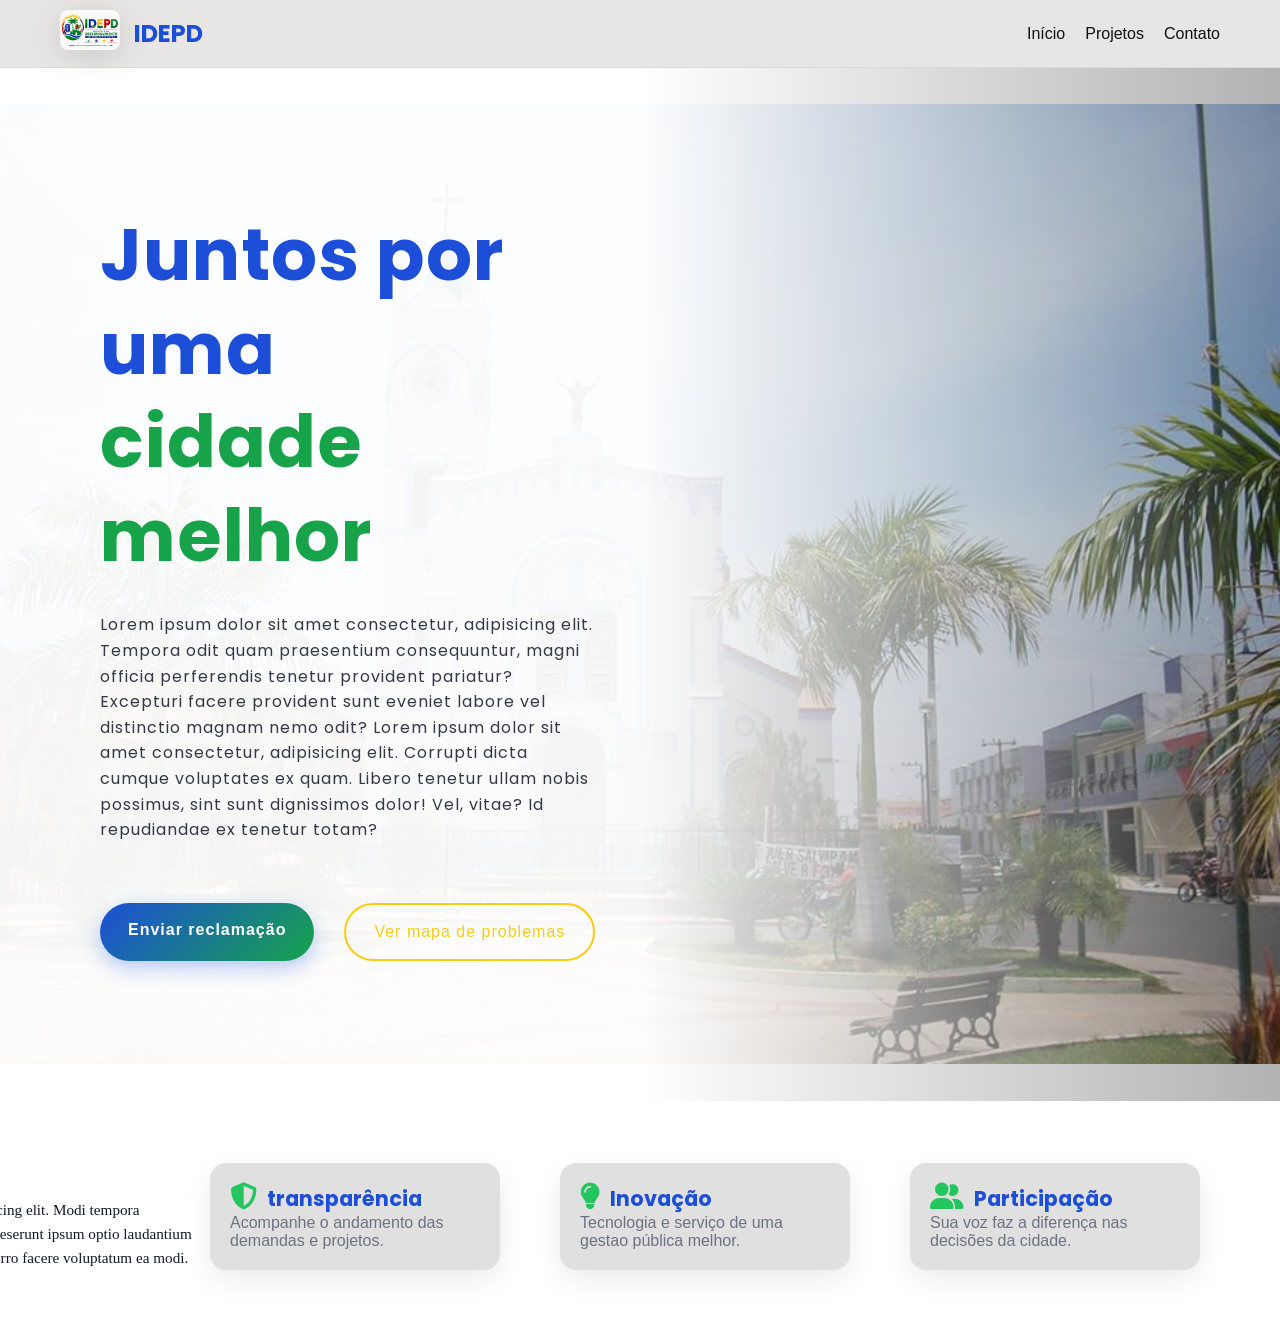
==== index.html @ b8c05443 "Add files via upload" ====
<!DOCTYPE html>
<html lang="pt-br">
<head>
    <meta charset="UTF-8">
    <meta name="viewport" content="width=device-width, initial-scale=1.0">
    <link rel="stylesheet" href="https://cdnjs.cloudflare.com/ajax/libs/font-awesome/6.5.0/css/all.min.css">
    <link rel="stylesheet" href="style.css">
    <title>IDEPD</title>
</head>
<body>
<header id="top">
<div id="top1">
    <div>
        <img id="simbolo" src="img/simbolo.jpeg" alt="Simbolo IDEPD">
    </div>

    <div id="nametitle">
        <h2>IDEPD</h2>
    </div>

</div>
<nav id="nav1">
    <a href="index.html">Início</a>
    <a href="problemas.html">Projetos</a>
    <a href="problemas.html">Contato</a>
</nav>

</header>


<main id="container">
    <div class="container-geral">

<div id="partprin">

    <div id="parta">

        <div id="titleprin">
            <h1>Juntos por uma <br> <div id="titleprin-city">cidade melhor</div></h1>
        </div>

        <div id="txt1">
            <p>
                Lorem ipsum dolor sit amet consectetur, adipisicing elit. Tempora odit quam praesentium consequuntur, magni officia perferendis tenetur provident pariatur? Excepturi facere provident sunt eveniet labore vel distinctio magnam nemo odit? Lorem ipsum dolor sit amet consectetur, adipisicing elit. Corrupti dicta cumque voluptates ex quam. Libero tenetur ullam nobis possimus, sint sunt dignissimos dolor! Vel, vitae? Id repudiandae ex tenetur totam?
            </p>
        </div>

        <div id="boto">
            <a id="boto1" href="problemas.html">Enviar reclamação</a>
            <a id="boto2" href="problemas.html">Ver mapa de problemas</a>
        </div>

    </div> 

    <div class="img-box">
        
    </div>
</div>

    <div id="linha">
        
    </div>

<div id="apresentando">
    <div id="sobre">
        <h3><i id="im" class="fa-solid fa-user-group"></i>Sobre nós</h3>
        <p id="txt2">Lorem ipsum dolor sit amet consectetur adipisicing elit. Modi tempora voluptatibus est at quaerat mollitia molestias. Deserunt ipsum optio laudantium voluptates ea possimus excepturi? Commodi porro facere voluptatum ea modi.</p>
    </div>

    <div id="tipos">
        <div>
            <h4><i id="im" class="fa-solid fa-shield-halved"></i>transparência</h4>
            <p>Acompanhe o andamento das demandas e projetos.</p>
        </div>

        <div>
            <h4><i id="im" class="fa-solid fa-lightbulb"></i>Inovação</h4>
            <p>Tecnologia e serviço de uma gestao pública melhor.</p>
        </div>

        <div>
            <h4> <i id="im" class="fa-solid fa-user-group"></i>Participação</h4>
            <p>Sua voz faz a diferença nas decisões da cidade.</p>
        </div>
    </div>
</div>

    </div>
</main>
<footer id="fim">

</body>
</html>
---- style.css ----
@import url('https://fonts.googleapis.com/css2?family=Inter:wght@300;400;600&family=Poppins:wght@500;600;700&display=swap');

*{
    margin: 0;
    padding: 0;
    box-sizing: border-box;
    font-family: 'Poppins', sans-serif;
}


:root{
    --verde: #16a34a;
    --amarelo: #facc15;
    --azul: #1d4ed8;

    --branco: #ffffff;
    --cinza: #6b7280;
    --preto: #111827;
}

a, button, #img {
    transition: all 0.3s ease;
}

html{
    scroll-behavior: smooth;
}

#top{
    display: flex;
    align-items: center;
    justify-content: space-between;
    padding: 10px 60px;
    background: #e4e1e1d9;
    backdrop-filter: blur(10px);
    border-bottom: 1px solid rgba(0,0,0,0.05);
    position: sticky;
    top: 0;
    z-index: 1000;
}

#nametitle h2{
    color: var(--azul);
}


#top1{
    display: flex;
    gap: 14px;
    align-items: center;
    font-family: "Merriweather", serif;
}

#nav1 {
    display: flex;
    gap: 20px;
}

#nav1 a {
    color: #111;
    text-decoration: none;
    font-family: "Nunito", sans-serif;
    position: relative;
    font-weight: 500;
}

#nav1 a::after {
    content: "";
    position: absolute;
    left: 0;
    bottom: -5px;
    width: 0%;
    height: 3px;
    background: var(--azul);
    border-radius: 10px;
    transition: 0.3s;
}

#nav1 a:hover::after {
    width: 100%;
}

#nav1 a:hover {
    color: var(--azul);
}

#container{
    min-height: 100vh;
    background-attachment: fixed;
    background: #ffffff;
}
#partprin{
    position: relative;
    display: grid;
    grid-template-columns: 1fr 1fr;
    align-items: center;
    padding: 100px 60px;
    background: 
        linear-gradient(to right, rgba(255,255,255,0.95) 50%, rgba(0, 0, 0, 0.3)),
        url('img/PRESIDENTE-DUTRA.jpg') no-repeat right;
        background-size: contain;
}

#parta{
    letter-spacing: 1px;
    padding: 40px;
}

.ativo{
    color: var(--verde) !important;
}

.ativo::after{
    width: 100% !important;
}

#titleprin{
    color: var(--azul);
    font-family: "Playfair Display", serif;
    font-size: 28px;
    line-height: 1.3;
    font-size: 36px;
    font-weight: 700;
}

#titleprin-city{
     color: var(--verde);
}

#txt1{
    color: var(--preto);
    font-family: "Nunito", sans-serif;
    max-width: 600px;
    margin-top: 30px;
    line-height: 1.6;
    font-size: 16px;
    opacity: 0.85;
}


#boto{
    margin-top: 60px;
    display: flex;
    gap: 30px;
}

#boto1{
    color: #ffffff;
    text-decoration: none;
    font-family: "Lato", sans-serif;
    background: linear-gradient(135deg, var(--azul), var(--verde));
    padding: 18px 28px;
    border-radius: 30px;
    font-weight: 600;
    box-shadow: 0 8px 20px rgba(37,99,235,0.3);
}

#boto1, #boto2{
    display: inline-block;
    text-align: center;
    min-width: 180px;
}

#boto1:hover{
    transform: translateY(-3px);
    box-shadow: 0 12px 25px rgba(22,163,74,0.4);
}

#boto2{
    color: var(--amarelo);
    text-decoration: none;
    font-family: "Lato", sans-serif;
    border: 2px solid var(--amarelo);
    padding: 18px 28px;
    border-radius: 30px;
}

#boto2:hover{
    background: var(--amarelo);
    transform: scale(1.05);
    transform: translateY(-3px);
    color: #111;
}

#boto1:active,
#boto2:active{
    transform: scale(0.96);
}

#linha{
    border: solid 1px rgba(255, 255, 255, 0.05);
}

#apresentando{
    display: flex;
    justify-content: right;
    padding: 28px 100px 0 120px ;
    max-width: 1200px;
    margin: auto;
    padding: 60px 40px;
    align-items: flex-start;
    
}

#sobre h3{
    font-size: 1.6em;
    color: #22c55e;
    font-family: "Nunito", sans-serif;
}

#im{
    margin-right: 10px;
    color: #22c55e;
    font-size: 1.3em;
}

#txt2{
    color: var(--preto);
    font-family: "Playfair Display", serif;
    font-size: 0.95em;
    width: 500px;
    line-height: 1.6;
}

#tipos{
    display: flex;
    gap: 60px;
}

#tipos div{
    background: #e0e0e0;
    padding: 20px;
    border-radius: 16px;
    border: none;
    box-shadow: 0 10px 30px rgba(0,0,0,0.08);
    transition: 0.3s;
}

#tipos div:hover{
    transform: translateY(-8px);
    box-shadow: 0 15px 40px rgba(0,0,0,0.12);
}

#tipos div h4{
    color: var(--azul);
    font-size: 1.3em;
}

#tipos div p{
    width: 250px;
    color: #6b7280;
    font-family: "Nunito", sans-serif;
}


#img {
    max-width: 800px;
    border-radius: 12px;
    border: solid 1px rgba(34,197,94,0.3);
}

#img:hover {
    transform: scale(1.02);
}

#simbolo{ 
    width: 60px; 
    background: transparent;
    border-radius: 8px;
        filter: saturate(0.9) contrast(1.05) brightness(0.98) drop-shadow(0 6px 15px rgba(0,0,0,0.12));
    transition: 0.3s;
    
}

#simbolo:hover {
    transform: scale(1.05);
}


@media (max-width: 1024px) {
    #partprin {
        flex-direction: column;
        align-items: center;
        text-align: center;
        padding: 40px;
    }

    #txt1 {
        width: 100%;
    }

    #img {
        width: 100%;
        margin-top: 30px;
    }

    #apresentando {
        flex-direction: column;
        gap: 40px;
        padding: 40px;
    }

    #txt2 {
        width: 100%;
    }

    #tipos {
        flex-direction: column;
        align-items: center;
        text-align: center;
    }
}

@media (max-width: 600px) {
    #top {
        flex-direction: column;
        gap: 15px;
        padding: 20px;
    }

    #nav1 {
        flex-wrap: wrap;
        justify-content: center;
    }

    #nav1 a {
        font-size: 14px;
    }

    #boto {
        flex-direction: column;
        gap: 20px;
        align-items: center;
        margin-top: 30px
    }
}

@media (max-width: 768px){
    #partprin{
        grid-template-columns: 1fr;
        text-align: center;
    }
}
#top1 i{
    color: #111;
    font-size: 18px;
}

#top1 i:hover{
    color: var(--verde);
}
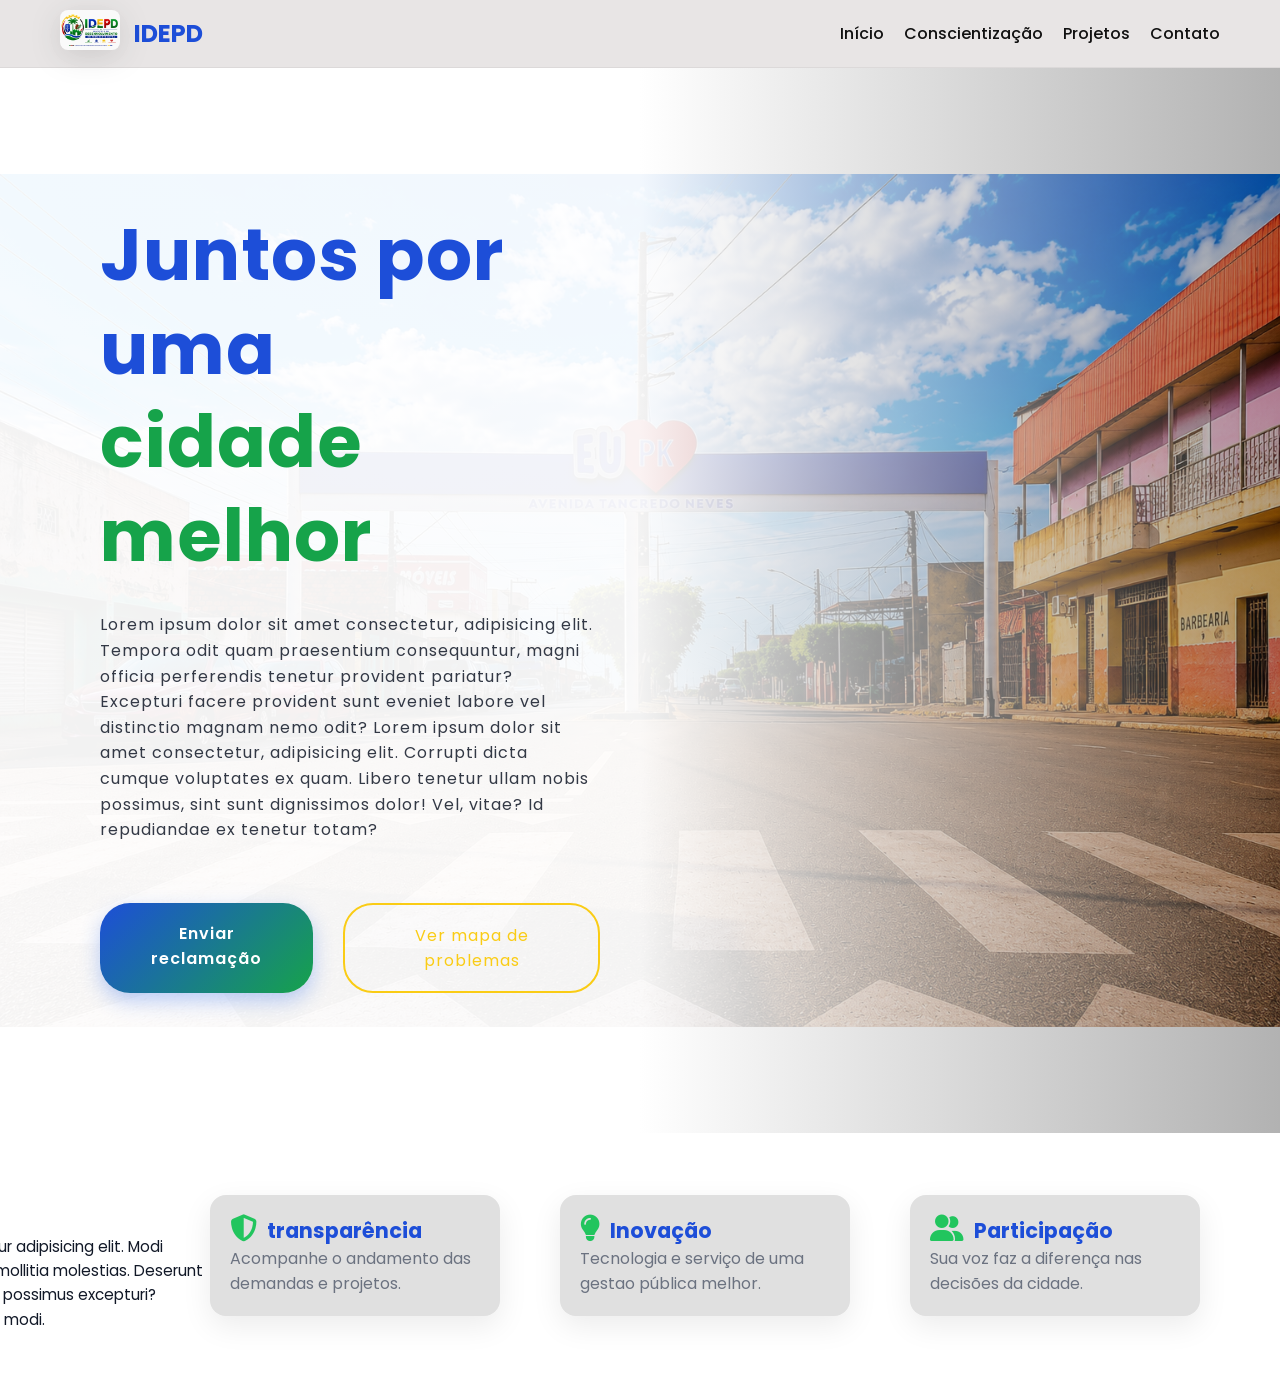
==== commit f2f1edf2: "Add files via upload" ====
--- a/index.html
+++ b/index.html
@@ -21,8 +21,9 @@
 </div>
 <nav id="nav1">
     <a href="index.html">Início</a>
+    <a href="concientizaçoa.html">Conscientização</a>
     <a href="problemas.html">Projetos</a>
-    <a href="problemas.html">Contato</a>
+    <a href="contato.html">Contato</a>
 </nav>
 
 </header>
--- a/style.css
+++ b/style.css
@@ -48,7 +48,6 @@
     display: flex;
     gap: 14px;
     align-items: center;
-    font-family: "Merriweather", serif;
 }
 
 #nav1 {
@@ -59,7 +58,6 @@
 #nav1 a {
     color: #111;
     text-decoration: none;
-    font-family: "Nunito", sans-serif;
     position: relative;
     font-weight: 500;
 }
@@ -97,7 +95,7 @@
     padding: 100px 60px;
     background: 
         linear-gradient(to right, rgba(255,255,255,0.95) 50%, rgba(0, 0, 0, 0.3)),
-        url('img/PRESIDENTE-DUTRA.jpg') no-repeat right;
+        url('img/PRESIDENTE DUTRA.png') no-repeat right;
         background-size: contain;
 }
 
@@ -116,7 +114,6 @@
 
 #titleprin{
     color: var(--azul);
-    font-family: "Playfair Display", serif;
     font-size: 28px;
     line-height: 1.3;
     font-size: 36px;
@@ -129,7 +126,6 @@
 
 #txt1{
     color: var(--preto);
-    font-family: "Nunito", sans-serif;
     max-width: 600px;
     margin-top: 30px;
     line-height: 1.6;
@@ -147,7 +143,6 @@
 #boto1{
     color: #ffffff;
     text-decoration: none;
-    font-family: "Lato", sans-serif;
     background: linear-gradient(135deg, var(--azul), var(--verde));
     padding: 18px 28px;
     border-radius: 30px;
@@ -169,7 +164,6 @@
 #boto2{
     color: var(--amarelo);
     text-decoration: none;
-    font-family: "Lato", sans-serif;
     border: 2px solid var(--amarelo);
     padding: 18px 28px;
     border-radius: 30px;
@@ -205,7 +199,6 @@
 #sobre h3{
     font-size: 1.6em;
     color: #22c55e;
-    font-family: "Nunito", sans-serif;
 }
 
 #im{
@@ -216,7 +209,7 @@
 
 #txt2{
     color: var(--preto);
-    font-family: "Playfair Display", serif;
+
     font-size: 0.95em;
     width: 500px;
     line-height: 1.6;
@@ -249,7 +242,6 @@
 #tipos div p{
     width: 250px;
     color: #6b7280;
-    font-family: "Nunito", sans-serif;
 }
 
 
@@ -311,6 +303,16 @@
     }
 }
 
+@media (max-width: 1024px){
+    #partprin{
+        background: 
+        linear-gradient(to bottom, rgba(255,255,255,0.95) 20%, rgba(0,0,0,0.4)),
+        url('img/PRESIDENTE-DUTRA.png') no-repeat center top;
+
+        background-size: cover;
+    }
+}
+
 @media (max-width: 600px) {
     #top {
         flex-direction: column;
@@ -335,12 +337,6 @@
     }
 }
 
-@media (max-width: 768px){
-    #partprin{
-        grid-template-columns: 1fr;
-        text-align: center;
-    }
-}
 #top1 i{
     color: #111;
     font-size: 18px;
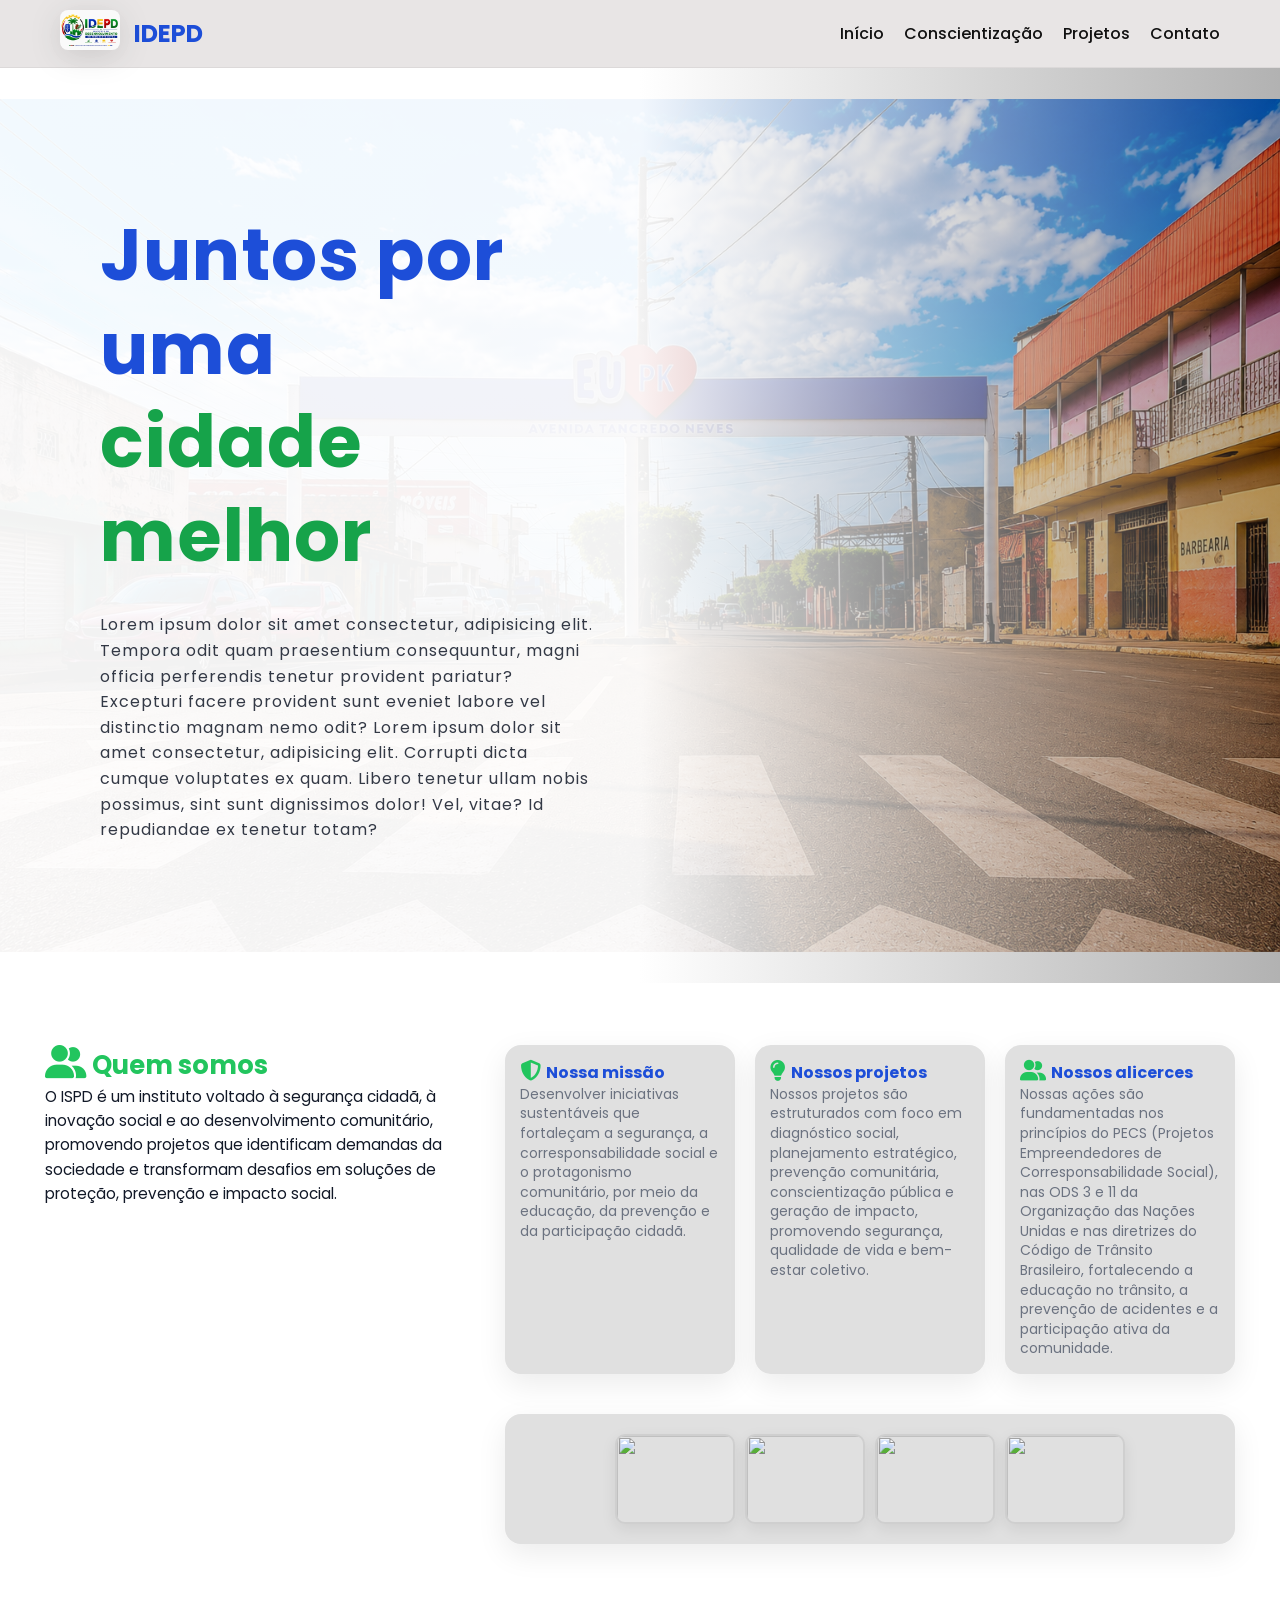
==== commit a47b42ec: "Add files via upload" ====
--- a/index.html
+++ b/index.html
@@ -46,11 +46,6 @@
             </p>
         </div>
 
-        <div id="boto">
-            <a id="boto1" href="problemas.html">Enviar reclamação</a>
-            <a id="boto2" href="problemas.html">Ver mapa de problemas</a>
-        </div>
-
     </div> 
 
     <div class="img-box">
@@ -64,24 +59,31 @@
 
 <div id="apresentando">
     <div id="sobre">
-        <h3><i id="im" class="fa-solid fa-user-group"></i>Sobre nós</h3>
-        <p id="txt2">Lorem ipsum dolor sit amet consectetur adipisicing elit. Modi tempora voluptatibus est at quaerat mollitia molestias. Deserunt ipsum optio laudantium voluptates ea possimus excepturi? Commodi porro facere voluptatum ea modi.</p>
+        <h3><i id="im" class="fa-solid fa-user-group"></i>Quem somos</h3>
+        <p id="txt2">O ISPD é um instituto voltado à segurança cidadã, à inovação social e ao desenvolvimento comunitário, promovendo projetos que identificam demandas da sociedade e transformam desafios em soluções de proteção, prevenção e impacto social.</p>
     </div>
 
     <div id="tipos">
         <div>
-            <h4><i id="im" class="fa-solid fa-shield-halved"></i>transparência</h4>
-            <p>Acompanhe o andamento das demandas e projetos.</p>
+            <h4><i id="im" class="fa-solid fa-shield-halved"></i>Nossa missão</h4>
+            <p>
+Desenvolver iniciativas sustentáveis que fortaleçam a segurança, a corresponsabilidade social e o protagonismo comunitário, por meio da educação, da prevenção e da participação cidadã.</p>
         </div>
 
         <div>
-            <h4><i id="im" class="fa-solid fa-lightbulb"></i>Inovação</h4>
-            <p>Tecnologia e serviço de uma gestao pública melhor.</p>
+            <h4><i id="im" class="fa-solid fa-lightbulb"></i>Nossos projetos</h4>
+            <p>Nossos projetos são estruturados com foco em diagnóstico social, planejamento estratégico, prevenção comunitária, conscientização pública e geração de impacto, promovendo segurança, qualidade de vida e bem-estar coletivo.</p>
         </div>
 
         <div>
-            <h4> <i id="im" class="fa-solid fa-user-group"></i>Participação</h4>
-            <p>Sua voz faz a diferença nas decisões da cidade.</p>
+            <h4> <i id="im" class="fa-solid fa-user-group"></i>Nossos alicerces</h4>
+            <p>Nossas ações são fundamentadas nos princípios do PECS (Projetos Empreendedores de Corresponsabilidade Social), nas ODS 3 e 11 da Organização das Nações Unidas e nas diretrizes do Código de Trânsito Brasileiro, fortalecendo a educação no trânsito, a prevenção de acidentes e a participação ativa da comunidade.</p>
+        </div>
+        <div class="galeria">
+            <img class="imggg" src="img/WhatsApp Image 2026-05-07 at 12.17.21.jpeg" alt="">
+            <img class="imggg" src="img/WhatsApp Image 2026-05-07 at 12.17.56.jpeg" alt="">
+            <img class="imggg" src="img/WhatsApp Image 2026-05-07 at 12.18.28.jpeg" alt="">
+            <img class="imggg" src="img/WhatsApp Image 2026-05-07 at 12.20.15.jpeg" alt="">
         </div>
     </div>
 </div>
--- a/style.css
+++ b/style.css
@@ -187,7 +187,8 @@
 
 #apresentando{
     display: flex;
-    justify-content: right;
+    justify-content: center;
+    gap: 60px;
     padding: 28px 100px 0 120px ;
     max-width: 1200px;
     margin: auto;
@@ -205,19 +206,23 @@
     margin-right: 10px;
     color: #22c55e;
     font-size: 1.3em;
+    margin-right: 5px;
 }
 
 #txt2{
     color: var(--preto);
 
     font-size: 0.95em;
-    width: 500px;
+    width: 400px;
     line-height: 1.6;
 }
 
 #tipos{
-    display: flex;
-    gap: 60px;
+    display: grid;
+    grid-template-columns: repeat(3, 230px);
+    justify-content: center;
+    
+    gap: 20px;
 }
 
 #tipos div{
@@ -236,12 +241,15 @@
 
 #tipos div h4{
     color: var(--azul);
-    font-size: 1.3em;
+     font-size: 16px;
 }
 
 #tipos div p{
-    width: 250px;
+    width: 100%;
     color: #6b7280;
+    font-size: 14px;
+    line-height: 1.4;
+    word-break: break-word; /* 👈 evita estourar */
 }
 
 
@@ -269,79 +277,186 @@
 }
 
 
-@media (max-width: 1024px) {
-    #partprin {
+.imggg{
+    width: 120px;
+    height: 90px;
+    object-fit: contain;
+    border-radius: 10px;
+    border: 2px solid rgba(0,0,0,0.08);
+    box-shadow: 0 5px 15px rgba(0,0,0,0.08);
+    transition: 0.3s;
+}
+
+.imggg:hover{
+    transform: scale(1.05);
+}
+
+.galeria{
+    width: 100%; /* 👈 força ir pra baixo */
+
+    display: flex;
+    justify-content: center;
+    flex-wrap: wrap;
+    gap: 12px;
+
+    margin-top: 20px;
+
+    background: transparent;
+    box-shadow: none;
+    padding: 0;
+}
+
+#tipos > div:not(.galeria){
+    padding: 15px;
+    box-sizing: border-box;
+}
+
+.galeria{
+    grid-column: 1 / -1;
+
+    display: flex;
+    justify-content: center;
+    flex-wrap: wrap;
+    gap: 10px;
+}
+
+@media screen and (max-width: 1024px){
+
+    #partprin{
+        grid-template-columns: 1fr;
+        text-align: center;
+
+        padding: 70px 25px;
+
+        background:
+        linear-gradient(
+            rgba(255,255,255,0.88),
+            rgba(255,255,255,0.88)
+        ),
+        url('img/PRESIDENTE DUTRA.png');
+
+        background-position: center;
+        background-size: cover;
+    }
+
+    #parta{
+        padding: 0;
+        width: 100%;
+    }
+
+    #txt1{
+        max-width: 100%;
+    }
+
+    #apresentando{
+        flex-direction: column;
+        gap: 40px;
+        padding: 50px 25px;
+    }
+
+    #txt2{
+        width: 100%;
+    }
+
+    #tipos{
+        flex-wrap: wrap;
+        justify-content: center;
+    }
+
+}
+
+@media screen and (max-width: 600px){
+
+    #top{
+        flex-direction: column;
+        gap: 15px;
+        padding: 15px;
+    }
+
+    #top1{
+        justify-content: center;
+    }
+
+    #nav1{
+        flex-wrap: wrap;
+        justify-content: center;
+        gap: 12px;
+    }
+
+    #nav1 a{
+        font-size: 14px;
+    }
+
+    #partprin{
+        padding: 60px 18px;
+        min-height: auto;
+    }
+
+    #titleprin{
+        font-size: 22px;
+        line-height: 1.2;
+    }
+
+    #titleprin h1{
+        font-size: 60px;
+    }
+
+    #titleprin-city{
+        display: block;
+    }
+
+    #txt1{
+        font-size: 15px;
+        line-height: 1.7;
+        margin-top: 20px;
+    }
+
+    #boto{
         flex-direction: column;
         align-items: center;
-        text-align: center;
-        padding: 40px;
-    }
-
-    #txt1 {
+        gap: 18px;
+        margin-top: 35px;
+    }
+
+    #boto1,
+    #boto2{
         width: 100%;
-    }
-
-    #img {
-        width: 100%;
-        margin-top: 30px;
-    }
-
-    #apresentando {
-        flex-direction: column;
-        gap: 40px;
-        padding: 40px;
-    }
-
-    #txt2 {
-        width: 100%;
-    }
-
-    #tipos {
+        max-width: 320px;
+        padding: 16px;
+    }
+
+    #tipos{
         flex-direction: column;
         align-items: center;
-        text-align: center;
-    }
-}
-
-@media (max-width: 1024px){
-    #partprin{
-        background: 
-        linear-gradient(to bottom, rgba(255,255,255,0.95) 20%, rgba(0,0,0,0.4)),
-        url('img/PRESIDENTE-DUTRA.png') no-repeat center top;
-
-        background-size: cover;
-    }
-}
-
-@media (max-width: 600px) {
-    #top {
-        flex-direction: column;
-        gap: 15px;
-        padding: 20px;
-    }
-
-    #nav1 {
-        flex-wrap: wrap;
-        justify-content: center;
-    }
-
-    #nav1 a {
+        width: 100%;
+    }
+
+    #tipos div{
+        max-width: 340px;
+    }
+
+}
+
+@media screen and (max-width: 380px){
+
+    #titleprin h1{
+        font-size: 48px;
+    }
+
+    #txt1{
         font-size: 14px;
     }
 
-    #boto {
-        flex-direction: column;
-        gap: 20px;
-        align-items: center;
-        margin-top: 30px
-    }
-}
-
-#top1 i{
-    color: #111;
-    font-size: 18px;
-}
-
-#top1 i:hover{
-    color: var(--verde);
+    #boto1,
+    #boto2{
+        font-size: 14px;
+    }
+
+}
+
+@media (max-width: 600px){
+    .imggg{
+        width: 100px;
+        height: 75px;
+    }
 }
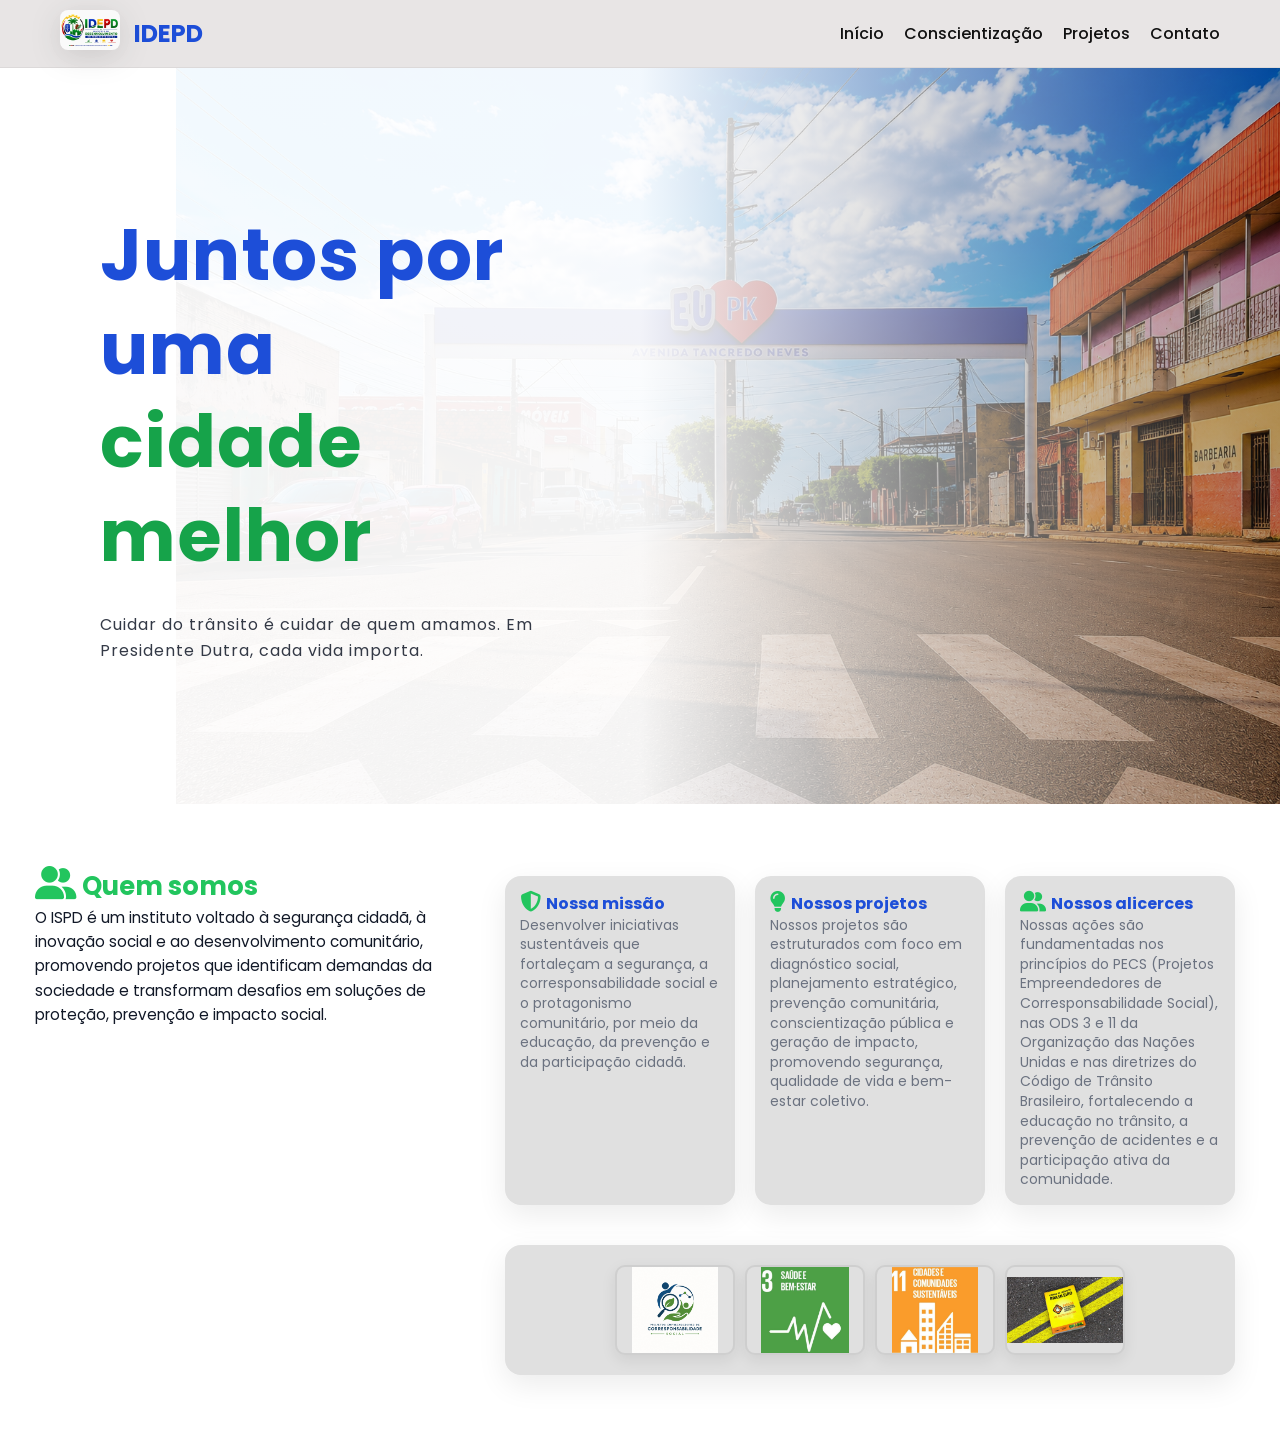
==== commit e9e76465: "Add files via upload" ====
--- a/index.html
+++ b/index.html
@@ -42,7 +42,7 @@
 
         <div id="txt1">
             <p>
-                Lorem ipsum dolor sit amet consectetur, adipisicing elit. Tempora odit quam praesentium consequuntur, magni officia perferendis tenetur provident pariatur? Excepturi facere provident sunt eveniet labore vel distinctio magnam nemo odit? Lorem ipsum dolor sit amet consectetur, adipisicing elit. Corrupti dicta cumque voluptates ex quam. Libero tenetur ullam nobis possimus, sint sunt dignissimos dolor! Vel, vitae? Id repudiandae ex tenetur totam?
+                Cuidar do trânsito é cuidar de quem amamos. Em Presidente Dutra, cada vida importa.
             </p>
         </div>
 
--- a/style.css
+++ b/style.css
@@ -221,7 +221,7 @@
     display: grid;
     grid-template-columns: repeat(3, 230px);
     justify-content: center;
-    
+    padding: 10px;
     gap: 20px;
 }
 
@@ -293,17 +293,19 @@
 
 .galeria{
     width: 100%; /* 👈 força ir pra baixo */
-
     display: flex;
     justify-content: center;
     flex-wrap: wrap;
     gap: 12px;
-
     margin-top: 20px;
-
     background: transparent;
     box-shadow: none;
     padding: 0;
+    grid-column: 1 / -1;
+    display: flex;
+    justify-content: center;
+    flex-wrap: wrap;
+    gap: 10px;
 }
 
 #tipos > div:not(.galeria){
@@ -311,21 +313,11 @@
     box-sizing: border-box;
 }
 
-.galeria{
-    grid-column: 1 / -1;
-
-    display: flex;
-    justify-content: center;
-    flex-wrap: wrap;
-    gap: 10px;
-}
-
 @media screen and (max-width: 1024px){
 
     #partprin{
         grid-template-columns: 1fr;
         text-align: center;
-
         padding: 70px 25px;
 
         background:
@@ -352,18 +344,29 @@
         flex-direction: column;
         gap: 40px;
         padding: 50px 25px;
+        align-items: center;
+        text-align: center;
     }
 
     #txt2{
         width: 100%;
-    }
-
+        max-width: 100%;
+    }
+
+    /* 🔥 AQUI JÁ MELHORA PRO TABLET */
     #tipos{
-        flex-wrap: wrap;
-        justify-content: center;
-    }
-
-}
+        display: grid;
+        grid-template-columns: repeat(auto-fit, minmax(250px, 1fr));
+        justify-items: center;
+        gap: 20px;
+    }
+
+    #tipos div{
+        width: 100%;
+        max-width: 300px;
+    }
+}
+
 
 @media screen and (max-width: 600px){
 
@@ -425,17 +428,48 @@
         padding: 16px;
     }
 
-    #tipos{
+    #apresentando{
         flex-direction: column;
         align-items: center;
-        width: 100%;
+        text-align: center;
+        gap: 25px;
+        padding: 40px 20px;
+    }
+
+    #sobre{
+        width: 100%;
+    }
+
+    #txt2{
+        width: 100%;
+        max-width: 100%;
+        font-size: 15px;
+    }
+
+    /* 🚨 CORREÇÃO FINAL DO BUG */
+    #tipos{
+        display: grid;
+        grid-template-columns: 1fr; /* 👈 1 coluna no celular */
+        justify-items: center;
+        gap: 15px;
     }
 
     #tipos div{
-        max-width: 340px;
-    }
-
-}
+        width: 100%;
+        max-width: 320px;
+    }
+
+    .galeria{
+        width: 100%;
+        justify-content: center;
+    }
+
+    .imggg{
+        width: 90px;
+        height: 70px;
+    }
+}
+
 
 @media screen and (max-width: 380px){
 
@@ -451,12 +485,4 @@
     #boto2{
         font-size: 14px;
     }
-
-}
-
-@media (max-width: 600px){
-    .imggg{
-        width: 100px;
-        height: 75px;
-    }
 }
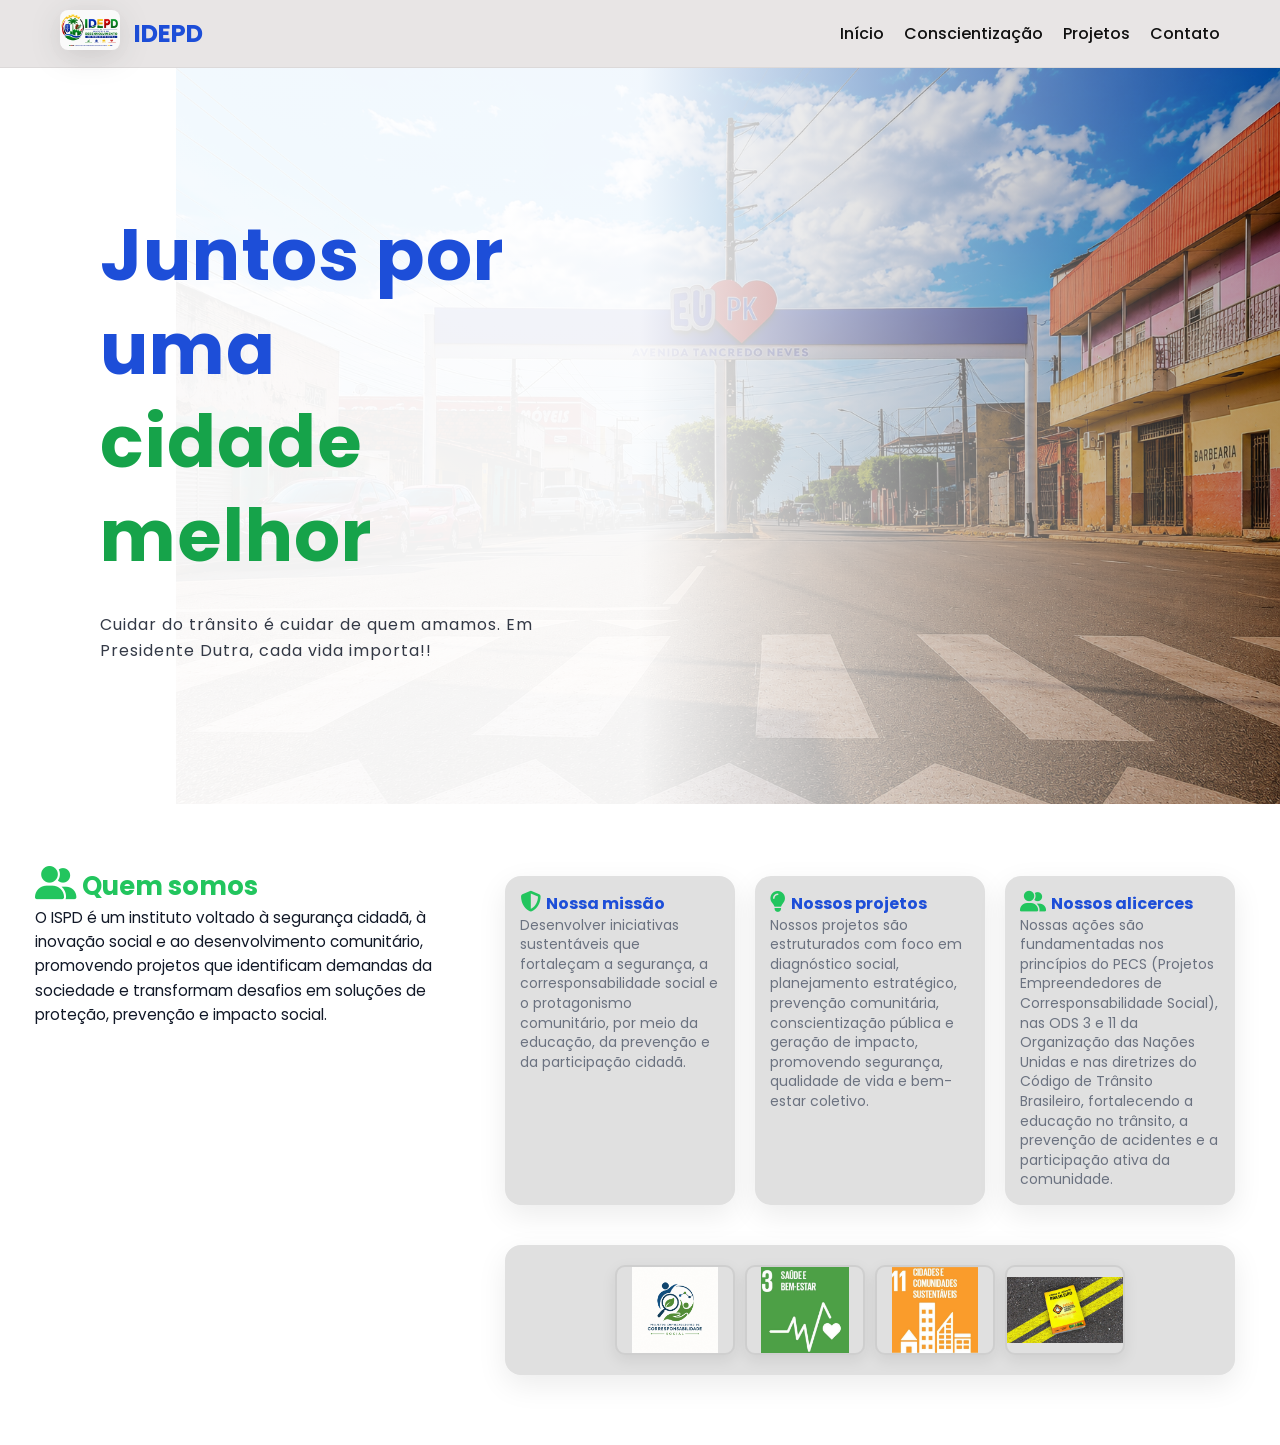
==== commit cb1f9d95: "Update index.html" ====
--- a/index.html
+++ b/index.html
@@ -42,7 +42,7 @@
 
         <div id="txt1">
             <p>
-                Cuidar do trânsito é cuidar de quem amamos. Em Presidente Dutra, cada vida importa.
+                Cuidar do trânsito é cuidar de quem amamos. Em Presidente Dutra, cada vida importa!!
             </p>
         </div>
 
@@ -93,4 +93,4 @@
 <footer id="fim">
 
 </body>
-</html>+</html>
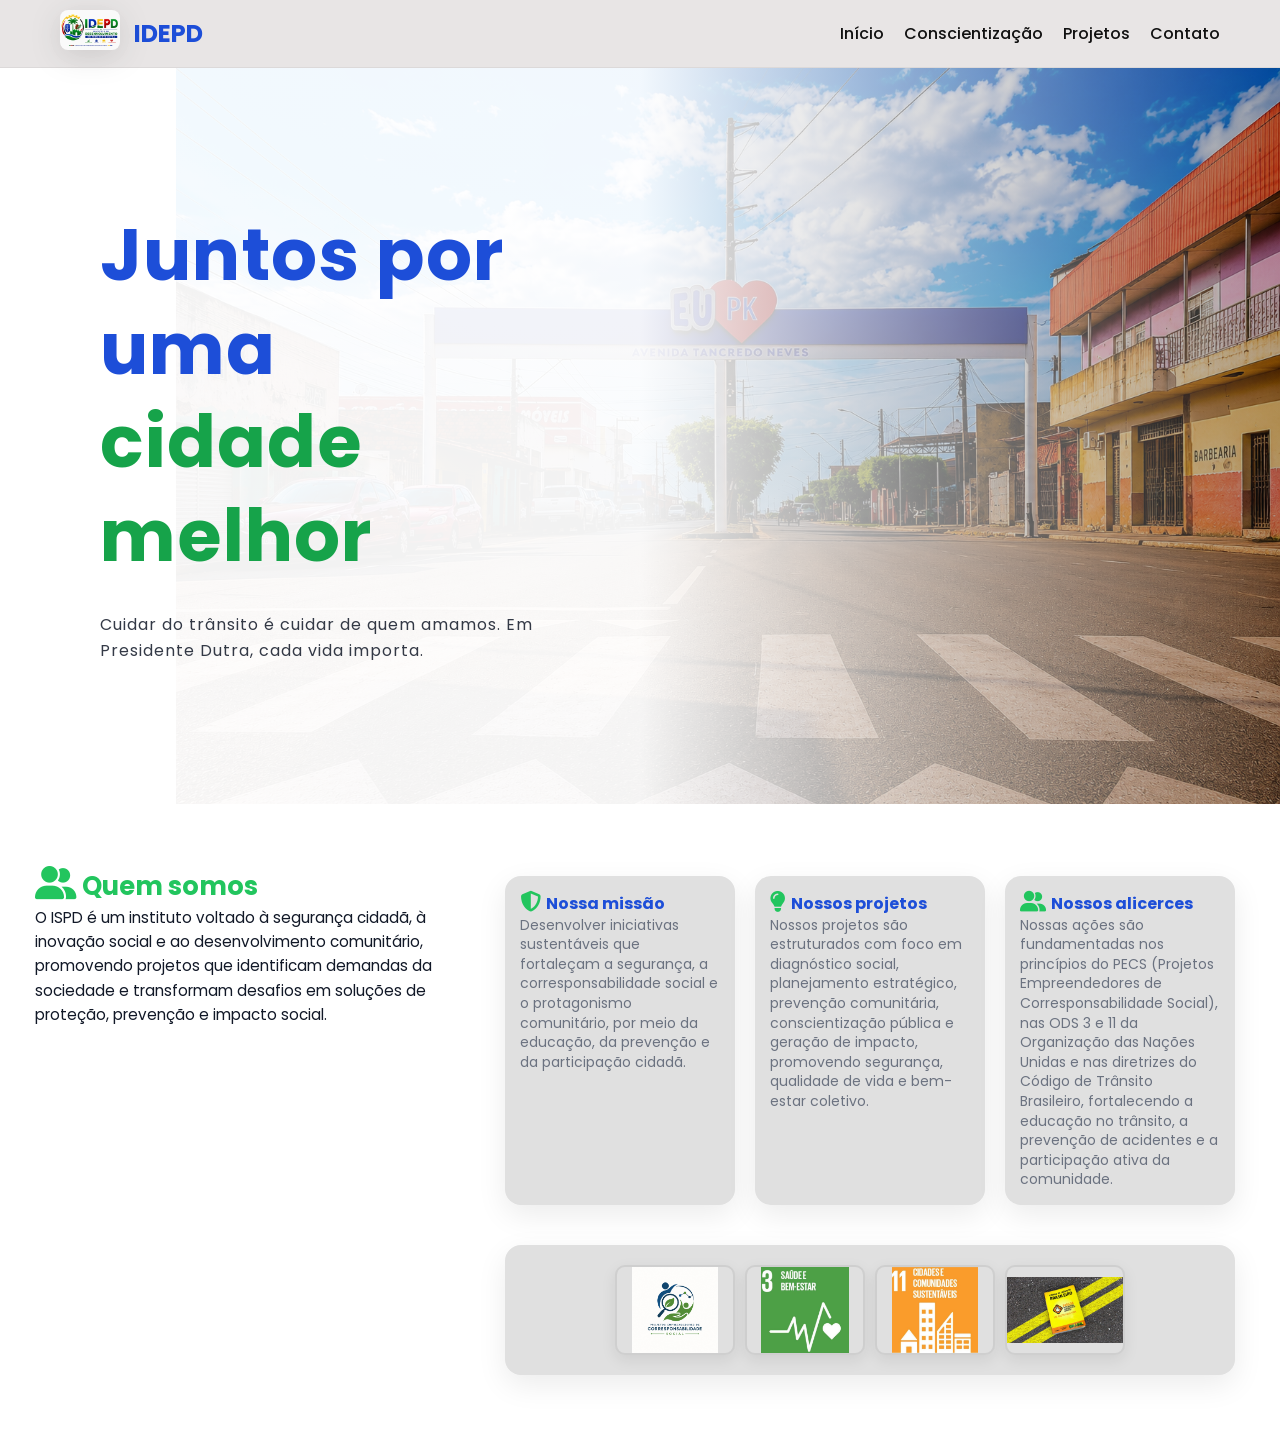
==== commit 2c3bd636: "Add files via upload" ====
--- a/index.html
+++ b/index.html
@@ -42,7 +42,7 @@
 
         <div id="txt1">
             <p>
-                Cuidar do trânsito é cuidar de quem amamos. Em Presidente Dutra, cada vida importa!!
+                Cuidar do trânsito é cuidar de quem amamos. Em Presidente Dutra, cada vida importa.
             </p>
         </div>
 
@@ -93,4 +93,4 @@
 <footer id="fim">
 
 </body>
-</html>
+</html>
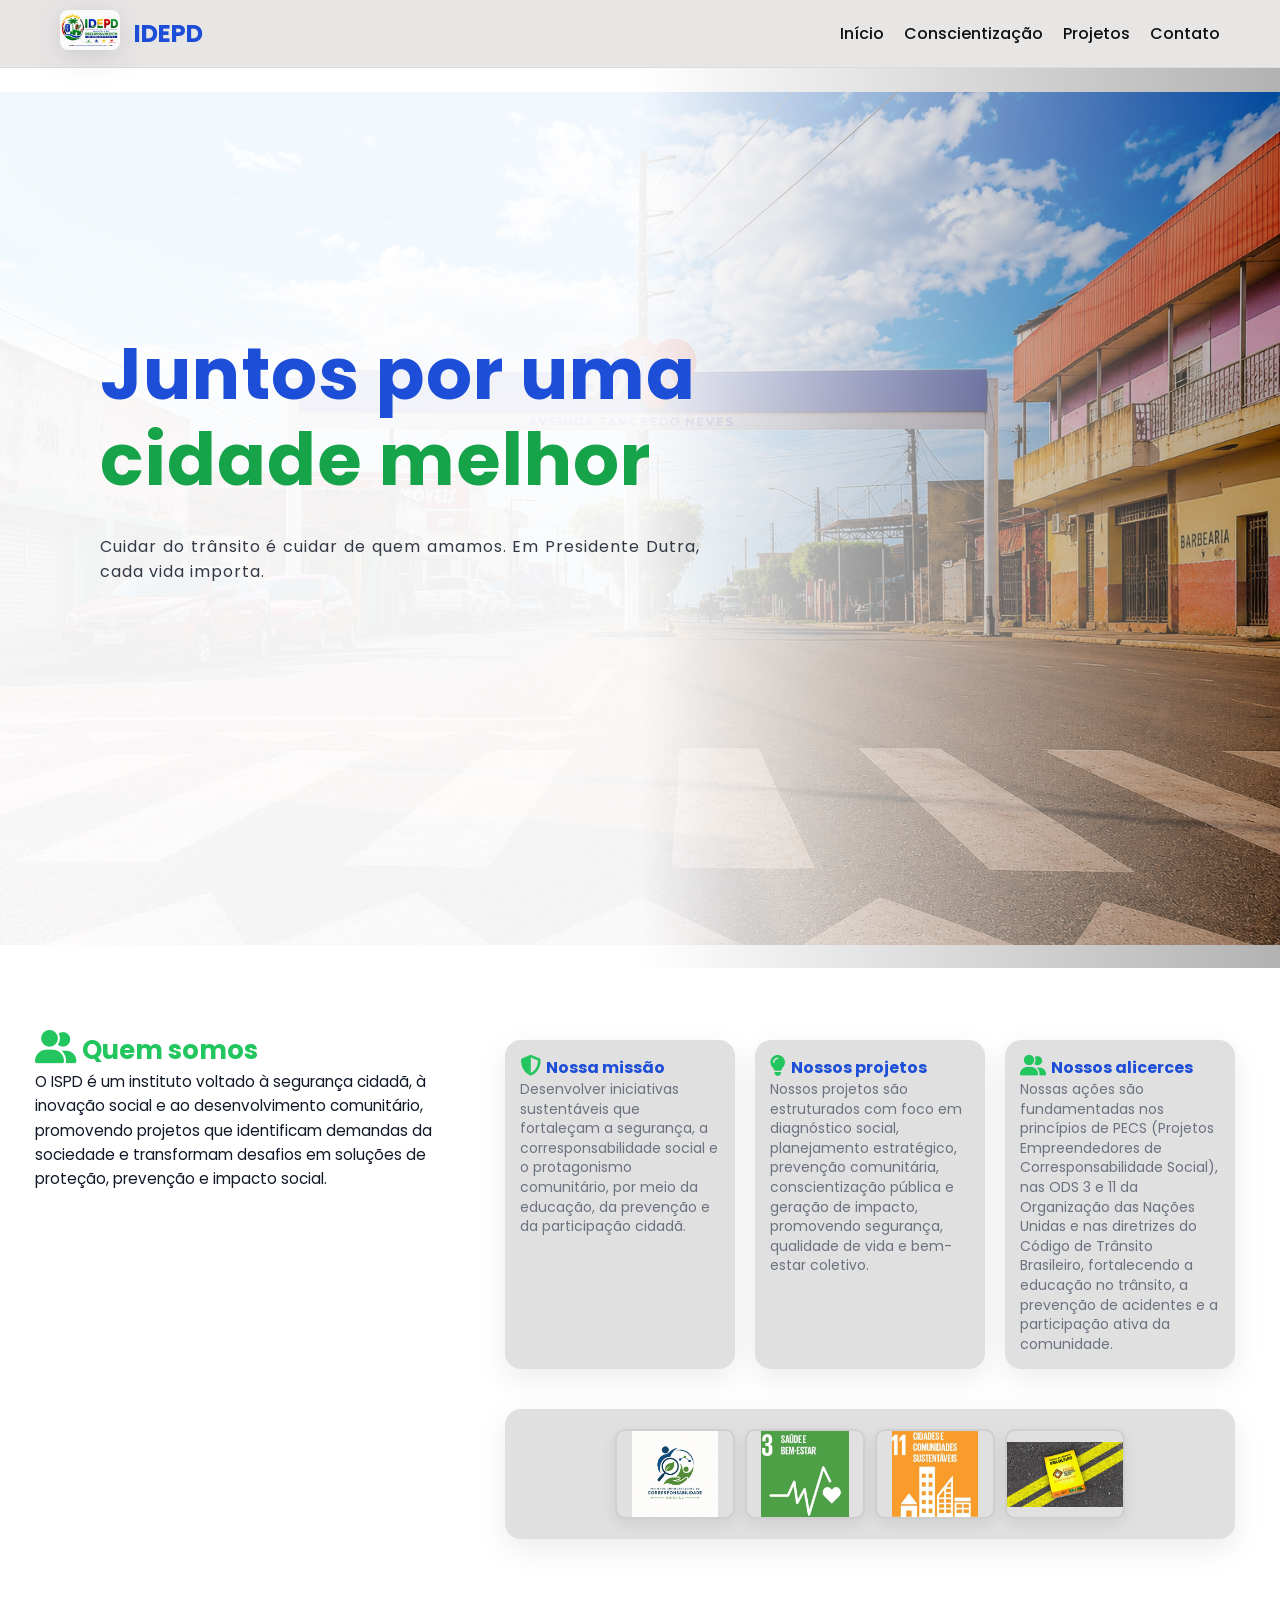
==== commit deafa126: "Add files via upload" ====
--- a/index.html
+++ b/index.html
@@ -77,7 +77,7 @@
 
         <div>
             <h4> <i id="im" class="fa-solid fa-user-group"></i>Nossos alicerces</h4>
-            <p>Nossas ações são fundamentadas nos princípios do PECS (Projetos Empreendedores de Corresponsabilidade Social), nas ODS 3 e 11 da Organização das Nações Unidas e nas diretrizes do Código de Trânsito Brasileiro, fortalecendo a educação no trânsito, a prevenção de acidentes e a participação ativa da comunidade.</p>
+            <p>Nossas ações são fundamentadas nos princípios de PECS (Projetos Empreendedores de Corresponsabilidade Social), nas ODS 3 e 11 da Organização das Nações Unidas e nas diretrizes do Código de Trânsito Brasileiro, fortalecendo a educação no trânsito, a prevenção de acidentes e a participação ativa da comunidade.</p>
         </div>
         <div class="galeria">
             <img class="imggg" src="img/WhatsApp Image 2026-05-07 at 12.17.21.jpeg" alt="">
--- a/style.css
+++ b/style.css
@@ -33,7 +33,7 @@
     padding: 10px 60px;
     background: #e4e1e1d9;
     backdrop-filter: blur(10px);
-    border-bottom: 1px solid rgba(0,0,0,0.05);
+    border-bottom: 1px solid rgba(70, 44, 44, 0.05);
     position: sticky;
     top: 0;
     z-index: 1000;
@@ -88,8 +88,11 @@
     background: #ffffff;
 }
 #partprin{
+    min-height: 100vh;
     position: relative;
-    display: grid;
+    display: flex;
+    justify-content: left;
+    text-align: justify;
     grid-template-columns: 1fr 1fr;
     align-items: center;
     padding: 100px 60px;
@@ -102,6 +105,7 @@
 #parta{
     letter-spacing: 1px;
     padding: 40px;
+    transform: translateY(-60px); /* 🔥 sobe tudo */
 }
 
 .ativo{
@@ -114,8 +118,8 @@
 
 #titleprin{
     color: var(--azul);
-    font-size: 28px;
-    line-height: 1.3;
+    font-size: 42px;
+    line-height: 1.2;
     font-size: 36px;
     font-weight: 700;
 }
@@ -322,18 +326,23 @@
 
         background:
         linear-gradient(
-            rgba(255,255,255,0.88),
-            rgba(255,255,255,0.88)
+            rgba(255, 255, 255, 0.87),
+            rgba(255, 255, 255, 0.815)
         ),
         url('img/PRESIDENTE DUTRA.png');
 
-        background-position: center;
+        background-position: top;
         background-size: cover;
     }
+    
 
     #parta{
         padding: 0;
         width: 100%;
+        transform: translateY(0); /* 🔥 volta ao normal no celular */
+        backdrop-filter: blur(2px);
+        background: rgba(255,255,255,0.4);
+        border-radius: 20px;
     }
 
     #txt1{
@@ -396,13 +405,46 @@
     }
 
     #titleprin{
-        font-size: 22px;
+        font-size: 46px;
         line-height: 1.2;
     }
 
     #titleprin h1{
         font-size: 60px;
     }
+
+/* 📱 TABLET E CELULAR */
+@media screen and (max-width: 1024px){
+
+    #top{
+        flex-direction: column;
+        align-items: center;
+        justify-content: center;
+        gap: 15px;
+        padding: 15px 20px;
+        text-align: center;
+    }
+
+    #top1{
+        flex-direction: column;
+        align-items: center;
+        gap: 10px;
+    }
+
+    #nav1{
+        flex-wrap: wrap;
+        justify-content: center;
+        gap: 12px;
+    }
+
+    #nav1 a{
+        font-size: 14px;
+    }
+
+    #simbolo{
+        width: 50px;
+    }
+}
 
     #titleprin-city{
         display: block;
@@ -474,7 +516,7 @@
 @media screen and (max-width: 380px){
 
     #titleprin h1{
-        font-size: 48px;
+        font-size: 58px;
     }
 
     #txt1{
@@ -485,4 +527,96 @@
     #boto2{
         font-size: 14px;
     }
+}
+
+@media screen and (max-width: 380px){
+
+    #top{
+        padding: 12px 10px;
+    }
+
+    #nav1{
+        gap: 8px;
+    }
+
+    #nav1 a{
+        font-size: 12px;
+    }
+
+    #simbolo{
+        width: 42px;
+    }
+
+}
+
+@media screen and (max-width: 600px){
+
+    #top{
+        flex-direction: column;
+        justify-content: center;
+        align-items: center;
+
+        gap: 12px;
+
+        padding: 14px 15px;
+
+        text-align: center;
+    }
+
+    #top1{
+        justify-content: center;
+        flex-direction: row;
+    }
+
+    #nav1{
+        flex-wrap: wrap;
+        justify-content: center;
+
+        gap: 10px;
+    }
+
+    #nav1 a{
+        font-size: 14px;
+    }
+
+    #simbolo{
+        width: 48px;
+    }
+
+}
+
+@media screen and (max-width: 600px){
+
+    #top{
+        flex-direction: column;
+        justify-content: center;
+        align-items: center;
+
+        gap: 12px;
+
+        padding: 14px 15px;
+
+        text-align: center;
+    }
+
+    #top1{
+        justify-content: center;
+        flex-direction: row;
+    }
+
+    #nav1{
+        flex-wrap: wrap;
+        justify-content: center;
+
+        gap: 10px;
+    }
+
+    #nav1 a{
+        font-size: 14px;
+    }
+
+    #simbolo{
+        width: 48px;
+    }
+
 }
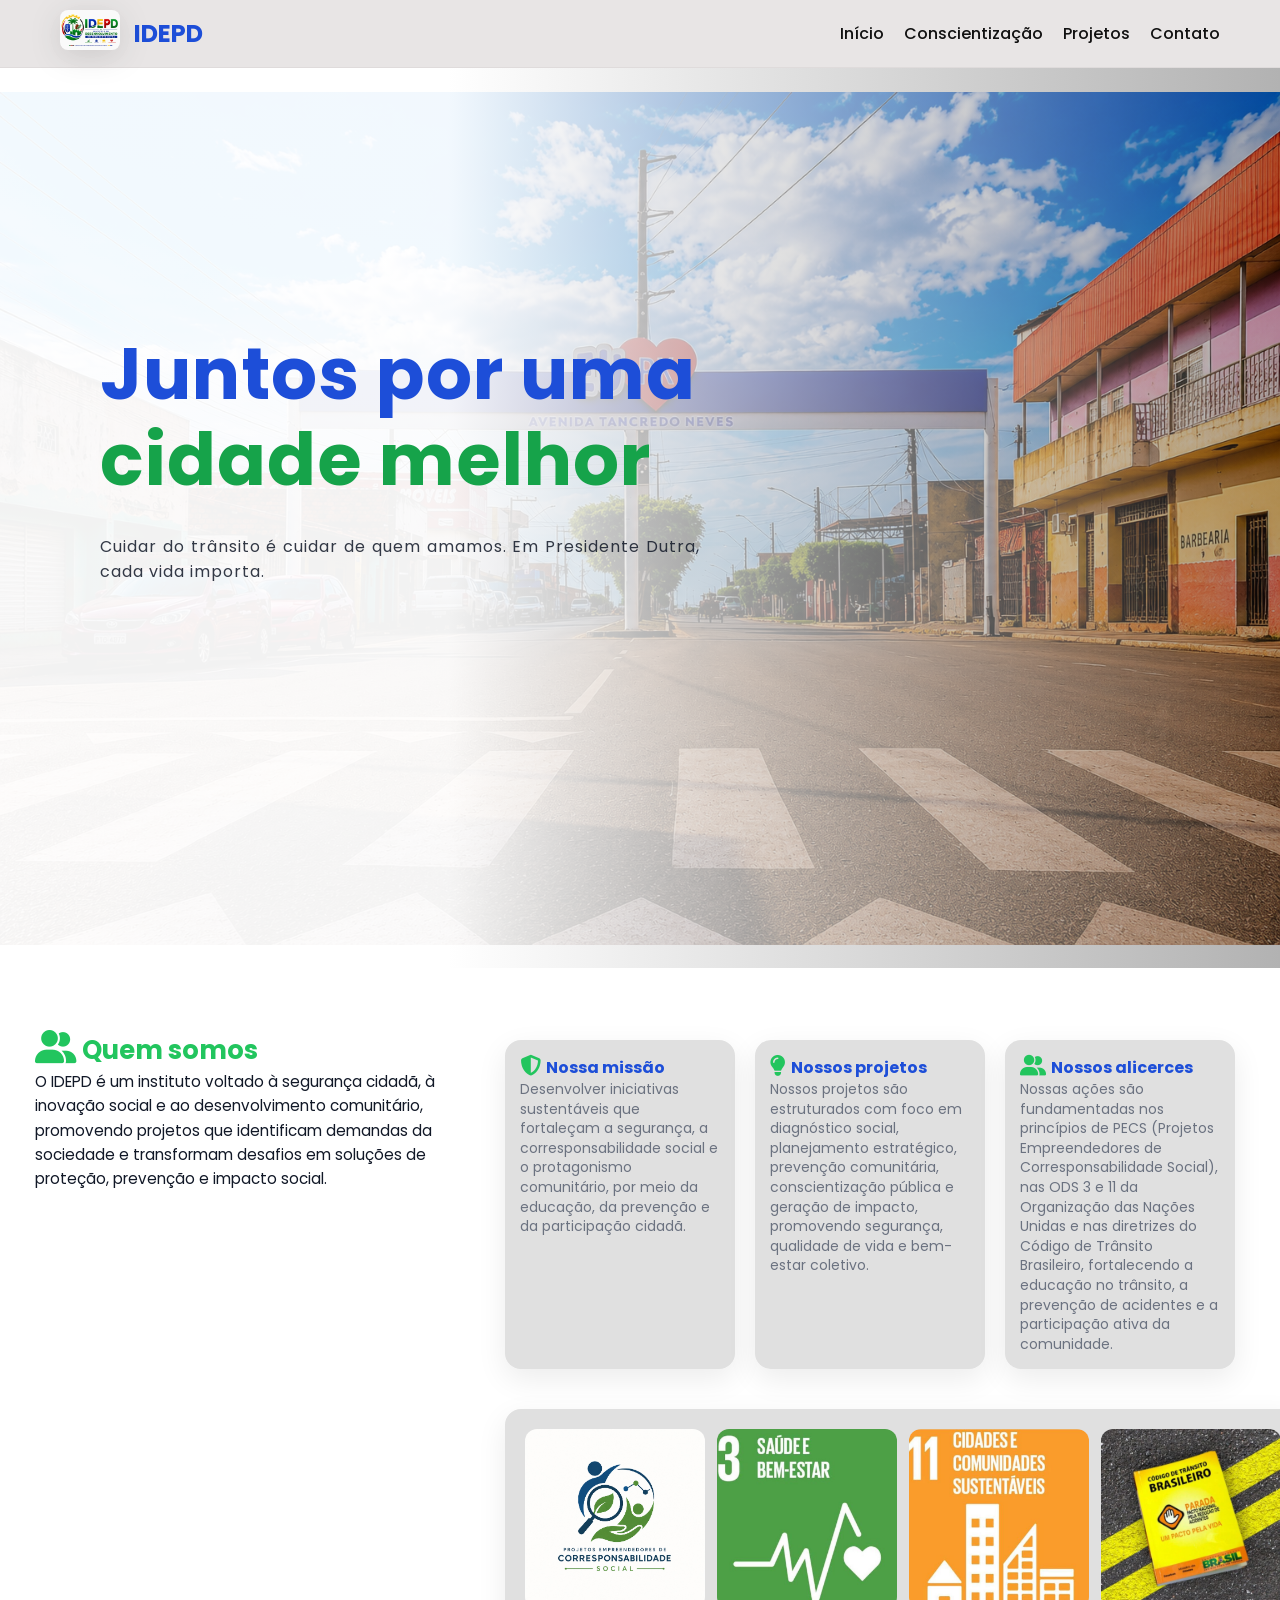
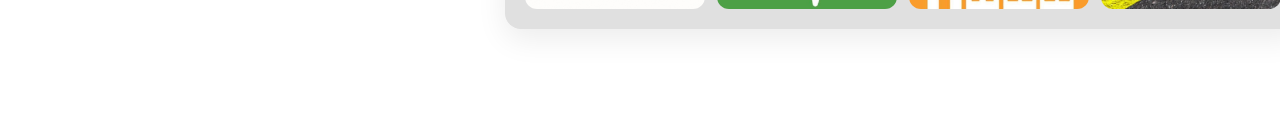
==== commit b85ed920: "Add files via upload" ====
--- a/index.html
+++ b/index.html
@@ -60,7 +60,7 @@
 <div id="apresentando">
     <div id="sobre">
         <h3><i id="im" class="fa-solid fa-user-group"></i>Quem somos</h3>
-        <p id="txt2">O ISPD é um instituto voltado à segurança cidadã, à inovação social e ao desenvolvimento comunitário, promovendo projetos que identificam demandas da sociedade e transformam desafios em soluções de proteção, prevenção e impacto social.</p>
+        <p id="txt2">O IDEPD é um instituto voltado à segurança cidadã, à inovação social e ao desenvolvimento comunitário, promovendo projetos que identificam demandas da sociedade e transformam desafios em soluções de proteção, prevenção e impacto social.</p>
     </div>
 
     <div id="tipos">
--- a/style.css
+++ b/style.css
@@ -97,7 +97,7 @@
     align-items: center;
     padding: 100px 60px;
     background: 
-        linear-gradient(to right, rgba(255,255,255,0.95) 50%, rgba(0, 0, 0, 0.3)),
+        linear-gradient(to right, rgba(255,255,255,0.95) 35%, rgba(0, 0, 0, 0.3)),
         url('img/PRESIDENTE DUTRA.png') no-repeat right;
         background-size: contain;
 }
@@ -194,7 +194,7 @@
     justify-content: center;
     gap: 60px;
     padding: 28px 100px 0 120px ;
-    max-width: 1200px;
+    max-width: 1400px;
     margin: auto;
     padding: 60px 40px;
     align-items: flex-start;
@@ -282,34 +282,84 @@
 
 
 .imggg{
-    width: 120px;
-    height: 90px;
-    object-fit: contain;
-    border-radius: 10px;
-    border: 2px solid rgba(0,0,0,0.08);
-    box-shadow: 0 5px 15px rgba(0,0,0,0.08);
-    transition: 0.3s;
+    width: 180px;
+    height: 180px; /* 🔥 altura fixa */
+    object-fit: cover; /* 🔥 mantém proporção sem distorcer */
+    border-radius: 12px;
+    flex-shrink: 0;
+    scroll-snap-align: center; /* 🔥 encaixe bonito no scroll */
 }
 
 .imggg:hover{
-    transform: scale(1.05);
-}
+    transform: scale(1.08) translateY(-5px);
+
+    box-shadow: 
+        0 20px 40px rgba(0,0,0,0.25),
+        0 8px 20px rgba(0,0,0,0.15);
+}
+
 
 .galeria{
-    width: 100%; /* 👈 força ir pra baixo */
     display: flex;
-    justify-content: center;
-    flex-wrap: wrap;
     gap: 12px;
-    margin-top: 20px;
-    background: transparent;
-    box-shadow: none;
-    padding: 0;
-    grid-column: 1 / -1;
-    display: flex;
-    justify-content: center;
-    flex-wrap: wrap;
-    gap: 10px;
+
+    overflow-x: auto;
+    scroll-snap-type: x mandatory;
+
+    padding: 10px 15px;
+    margin: 20px auto;
+
+    max-width: 900px;
+}
+
+.leaflet-popup-content .popup-form {
+  display: flex;
+  flex-direction: column;
+  gap: 10px;
+  width: 220px;
+}
+
+
+
+/* LABEL */
+.leaflet-popup-content .popup-form label {
+  font-size: 12px;
+  color: #374151;
+}
+
+/* INPUTS */
+.leaflet-popup-content .popup-form select,
+.leaflet-popup-content .popup-form textarea {
+  padding: 8px;
+  border-radius: 6px;
+  border: 1px solid #ccc;
+  font-size: 13px;
+  background: #fff;
+  color: #000;
+}
+
+/* TEXTAREA */
+.leaflet-popup-content .popup-form textarea {
+  resize: none;
+  height: 70px;
+}
+
+
+
+/* BOTÃO */
+.leaflet-popup-content .popup-form button {
+  padding: 10px;
+  border: none;
+  border-radius: 6px;
+  background: #16a34a;
+  color: white;
+  font-weight: 600;
+  cursor: pointer;
+}
+
+/* HOVER */
+.leaflet-popup-content .popup-form button:hover {
+  background: #15803d;
 }
 
 #tipos > div:not(.galeria){
@@ -501,15 +551,6 @@
         max-width: 320px;
     }
 
-    .galeria{
-        width: 100%;
-        justify-content: center;
-    }
-
-    .imggg{
-        width: 90px;
-        height: 70px;
-    }
 }
 
 
@@ -619,4 +660,35 @@
         width: 48px;
     }
 
+}
+
+
+/* 📱 CELULAR PEQUENO */
+@media (max-width: 400px){
+
+    .imggg{
+        width: 120px;
+        height: 80px;
+    }
+
+
+}
+
+
+@media (max-width: 600px){
+
+    .galeria{
+        display: grid;
+        grid-template-columns: repeat(2, 1fr);
+        gap: 10px;
+
+        overflow-x: hidden;
+    }
+
+    .imggg{
+        width: 100%;
+        height: 120px; /* 🔥 deixa a imagem natural */
+        object-fit: cover; /* 🔥 garante que não corta */
+    }
+
 }
